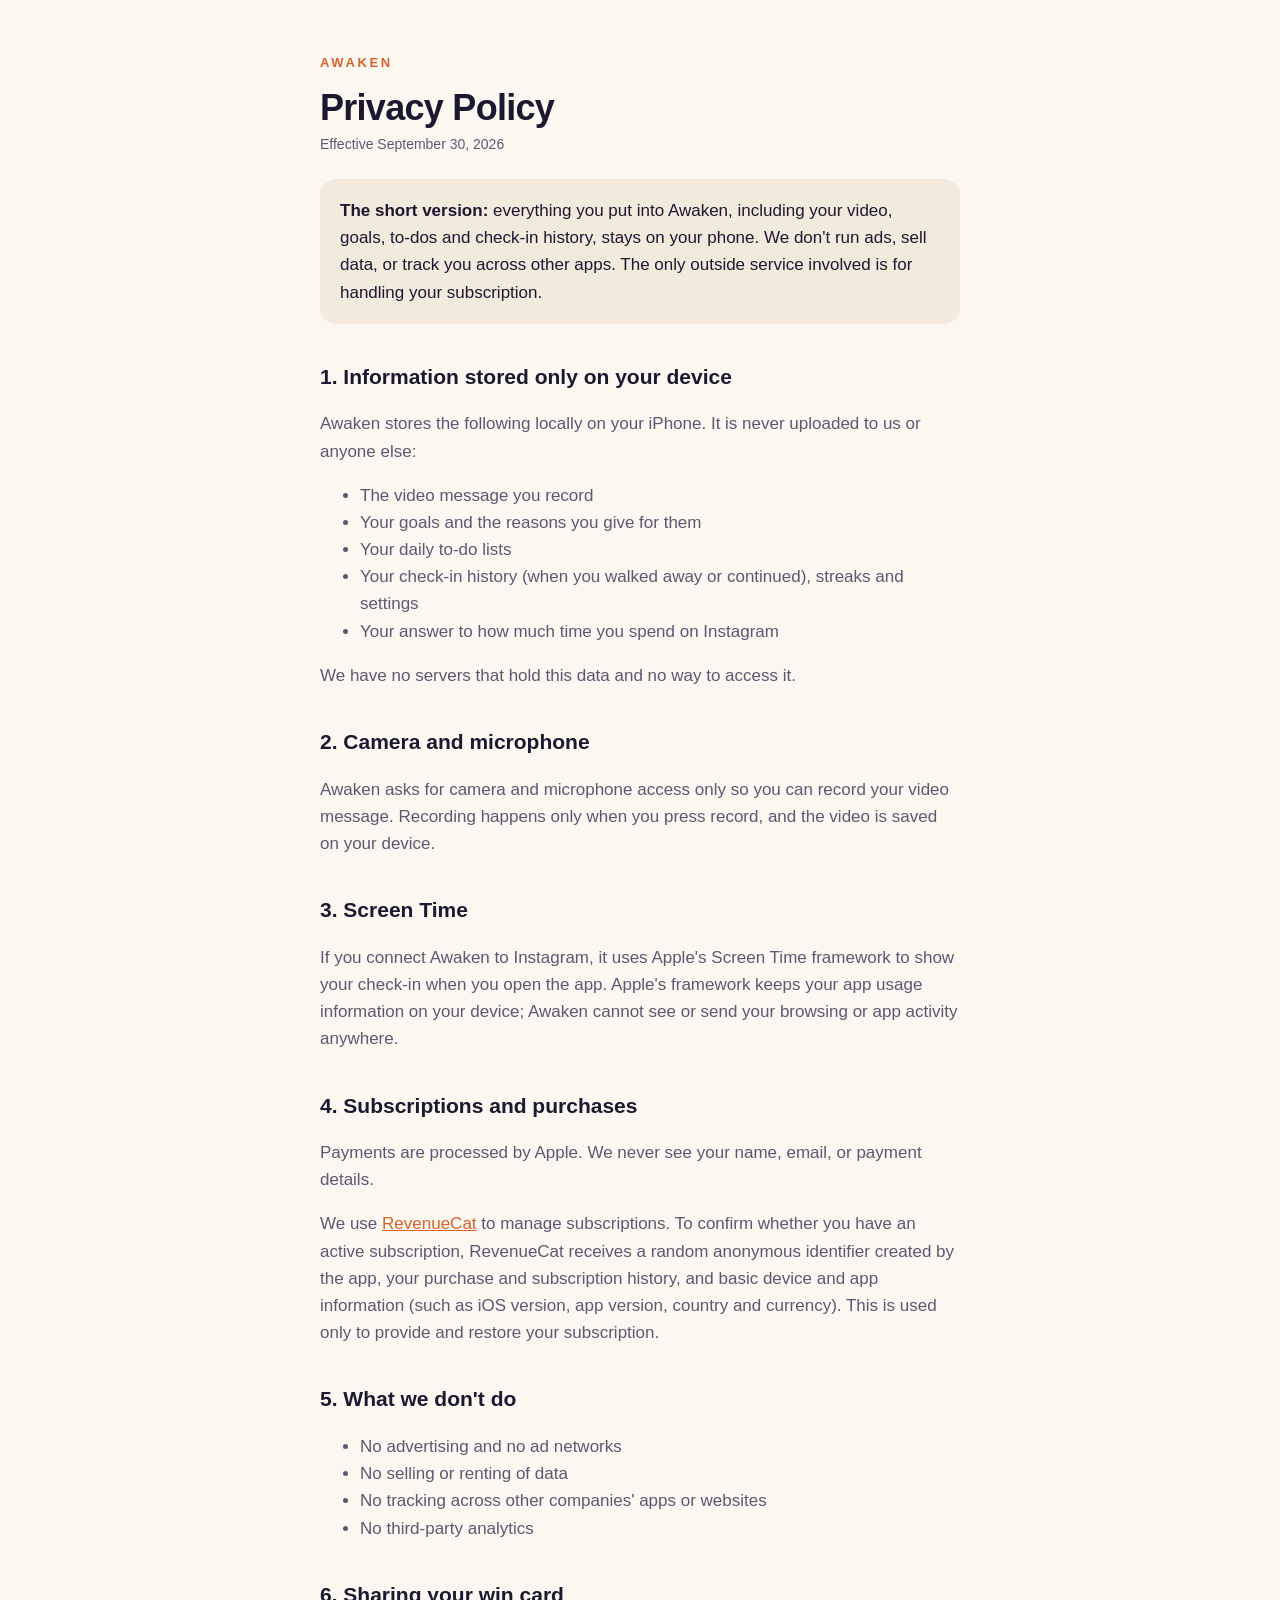
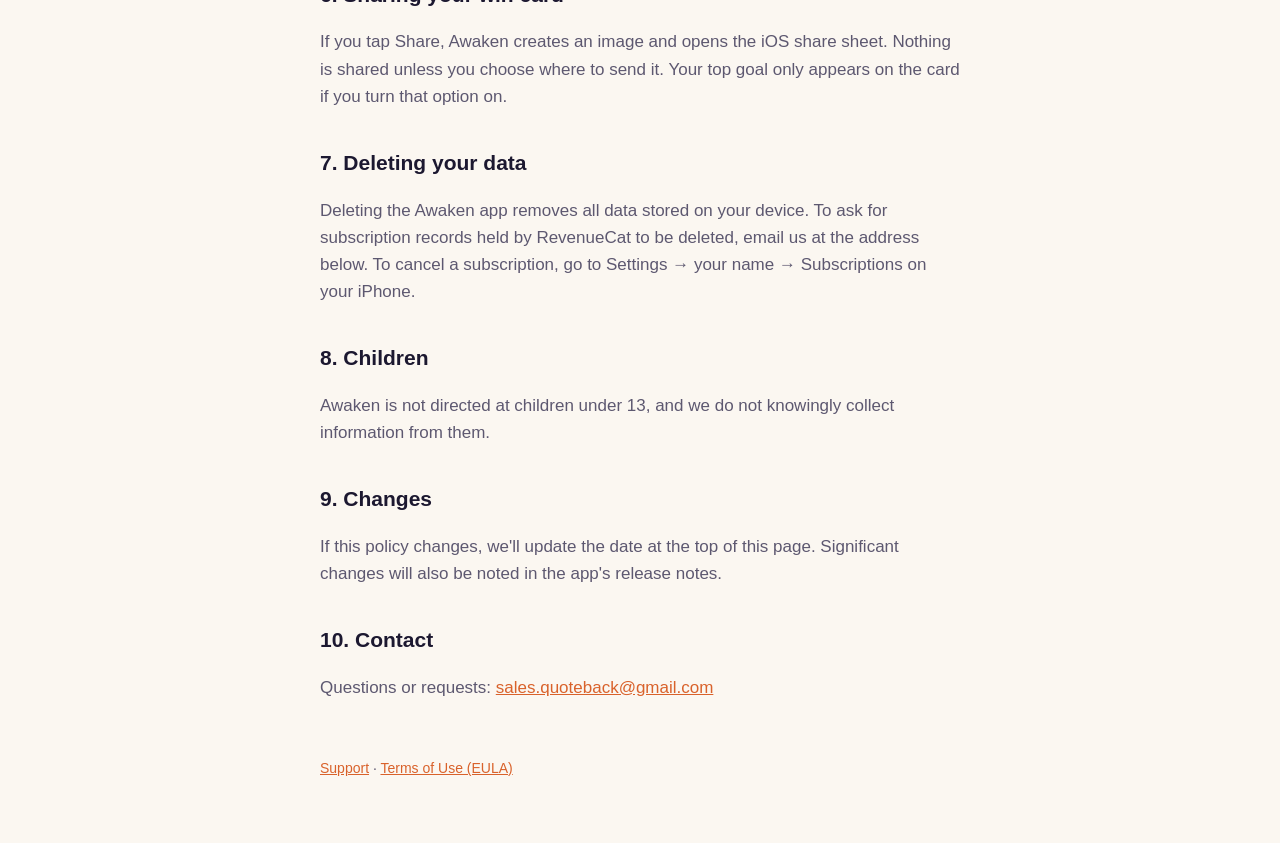
==== privacy.html @ c320a947 "Add Awaken support and privacy pages Co-Authored-By: Claude Opus 5.5 <noreply@anthropic.com>" ====
<!doctype html>
<html lang="en">
<head>
<meta charset="utf-8">
<meta name="viewport" content="width=device-width, initial-scale=1">
<title>Awaken Privacy Policy</title>
<link rel="stylesheet" href="style.css">
</head>
<body>
<main>
  <a class="brand" href="index.html">AWAKEN</a>
  <h1>Privacy Policy</h1>
  <p class="meta">Effective September 30, 2026</p>

  <div class="summary">
    <strong>The short version:</strong> everything you put into Awaken, including your video, goals, to-dos and
    check-in history, stays on your phone. We don't run ads, sell data, or track you across other apps.
    The only outside service involved is for handling your subscription.
  </div>

  <h2>1. Information stored only on your device</h2>
  <p>Awaken stores the following locally on your iPhone. It is never uploaded to us or anyone else:</p>
  <ul>
    <li>The video message you record</li>
    <li>Your goals and the reasons you give for them</li>
    <li>Your daily to-do lists</li>
    <li>Your check-in history (when you walked away or continued), streaks and settings</li>
    <li>Your answer to how much time you spend on Instagram</li>
  </ul>
  <p>We have no servers that hold this data and no way to access it.</p>

  <h2>2. Camera and microphone</h2>
  <p>Awaken asks for camera and microphone access only so you can record your video message. Recording happens
  only when you press record, and the video is saved on your device.</p>

  <h2>3. Screen Time</h2>
  <p>If you connect Awaken to Instagram, it uses Apple's Screen Time framework to show your check-in when you
  open the app. Apple's framework keeps your app usage information on your device; Awaken cannot see or send
  your browsing or app activity anywhere.</p>

  <h2>4. Subscriptions and purchases</h2>
  <p>Payments are processed by Apple. We never see your name, email, or payment details.</p>
  <p>We use <a href="https://www.revenuecat.com/privacy">RevenueCat</a> to manage subscriptions. To confirm
  whether you have an active subscription, RevenueCat receives a random anonymous identifier created by the
  app, your purchase and subscription history, and basic device and app information (such as iOS version,
  app version, country and currency). This is used only to provide and restore your subscription.</p>

  <h2>5. What we don't do</h2>
  <ul>
    <li>No advertising and no ad networks</li>
    <li>No selling or renting of data</li>
    <li>No tracking across other companies' apps or websites</li>
    <li>No third-party analytics</li>
  </ul>

  <h2>6. Sharing your win card</h2>
  <p>If you tap Share, Awaken creates an image and opens the iOS share sheet. Nothing is shared unless you
  choose where to send it. Your top goal only appears on the card if you turn that option on.</p>

  <h2>7. Deleting your data</h2>
  <p>Deleting the Awaken app removes all data stored on your device. To ask for subscription records held by
  RevenueCat to be deleted, email us at the address below. To cancel a subscription, go to
  Settings &rarr; your name &rarr; Subscriptions on your iPhone.</p>

  <h2>8. Children</h2>
  <p>Awaken is not directed at children under 13, and we do not knowingly collect information from them.</p>

  <h2>9. Changes</h2>
  <p>If this policy changes, we'll update the date at the top of this page. Significant changes will also be
  noted in the app's release notes.</p>

  <h2>10. Contact</h2>
  <p>Questions or requests: <a href="mailto:sales.quoteback@gmail.com">sales.quoteback@gmail.com</a></p>

  <footer><a href="index.html">Support</a> · <a href="https://www.apple.com/legal/internet-services/itunes/dev/stdeula/">Terms of Use (EULA)</a></footer>
</main>
</body>
</html>
---- style.css ----
:root {
  --bg: #fbf7f1;
  --text: #1c1830;
  --muted: #5d5870;
  --accent: #d9622b;
  --panel: #f3e9dc;
}
@media (prefers-color-scheme: dark) {
  :root {
    --bg: #0b0d1a;
    --text: #f5f1ea;
    --muted: #a8a3b3;
    --accent: #ffae5c;
    --panel: #1e1838;
  }
}
* { box-sizing: border-box; }
body {
  margin: 0;
  background: var(--bg);
  color: var(--text);
  font: 17px/1.6 -apple-system, BlinkMacSystemFont, "Segoe UI", Roboto, sans-serif;
}
main { max-width: 680px; margin: 0 auto; padding: 48px 20px 64px; }
.brand { color: var(--accent); font-weight: 800; letter-spacing: 0.2em; font-size: 13px; text-decoration: none; }
h1 { font-size: 36px; line-height: 1.15; letter-spacing: -0.02em; margin: 12px 0 4px; }
h2 { font-size: 21px; margin: 36px 0 8px; }
h3 { font-size: 17px; margin: 20px 0 4px; }
p, li { color: var(--muted); }
a { color: var(--accent); }
.meta { font-size: 14px; margin-top: 0; }
.summary { background: var(--panel); border-radius: 16px; padding: 18px 20px; margin: 24px 0; color: var(--text); }
footer { margin-top: 56px; font-size: 14px; color: var(--muted); }
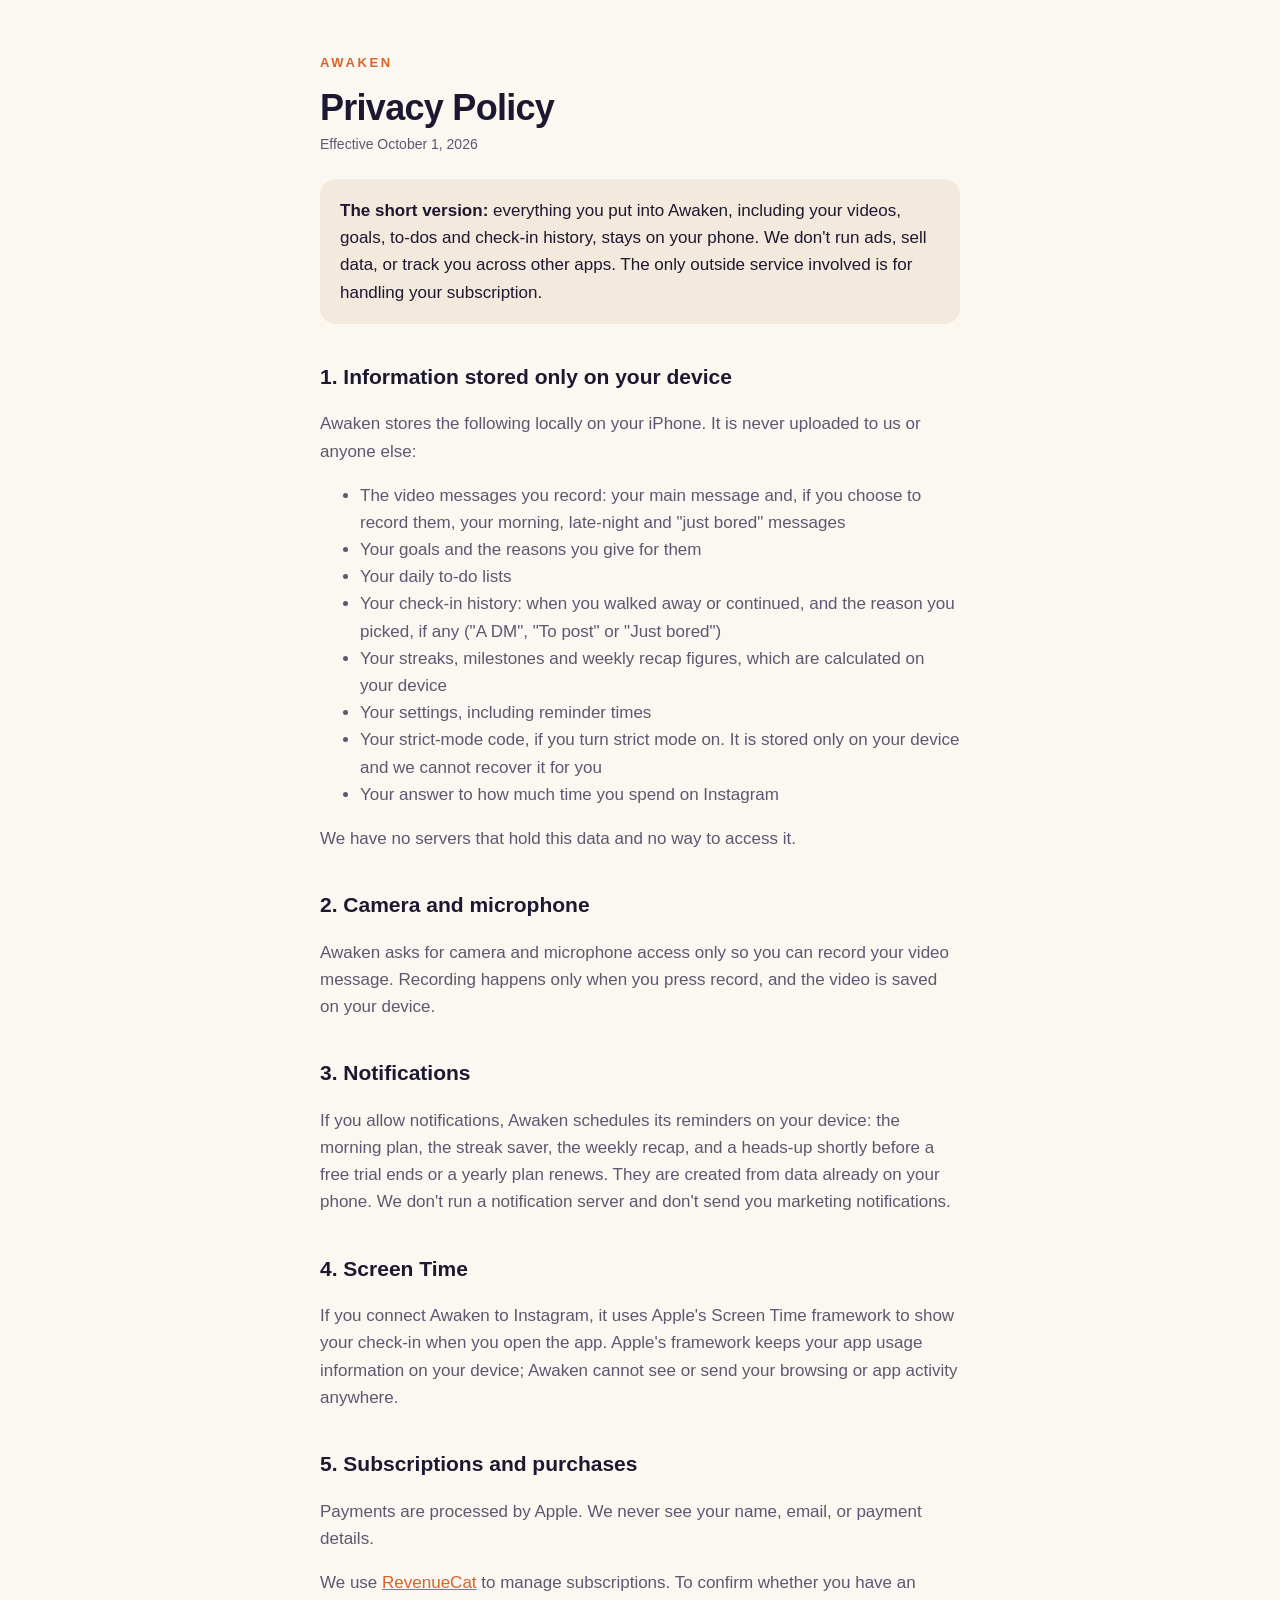
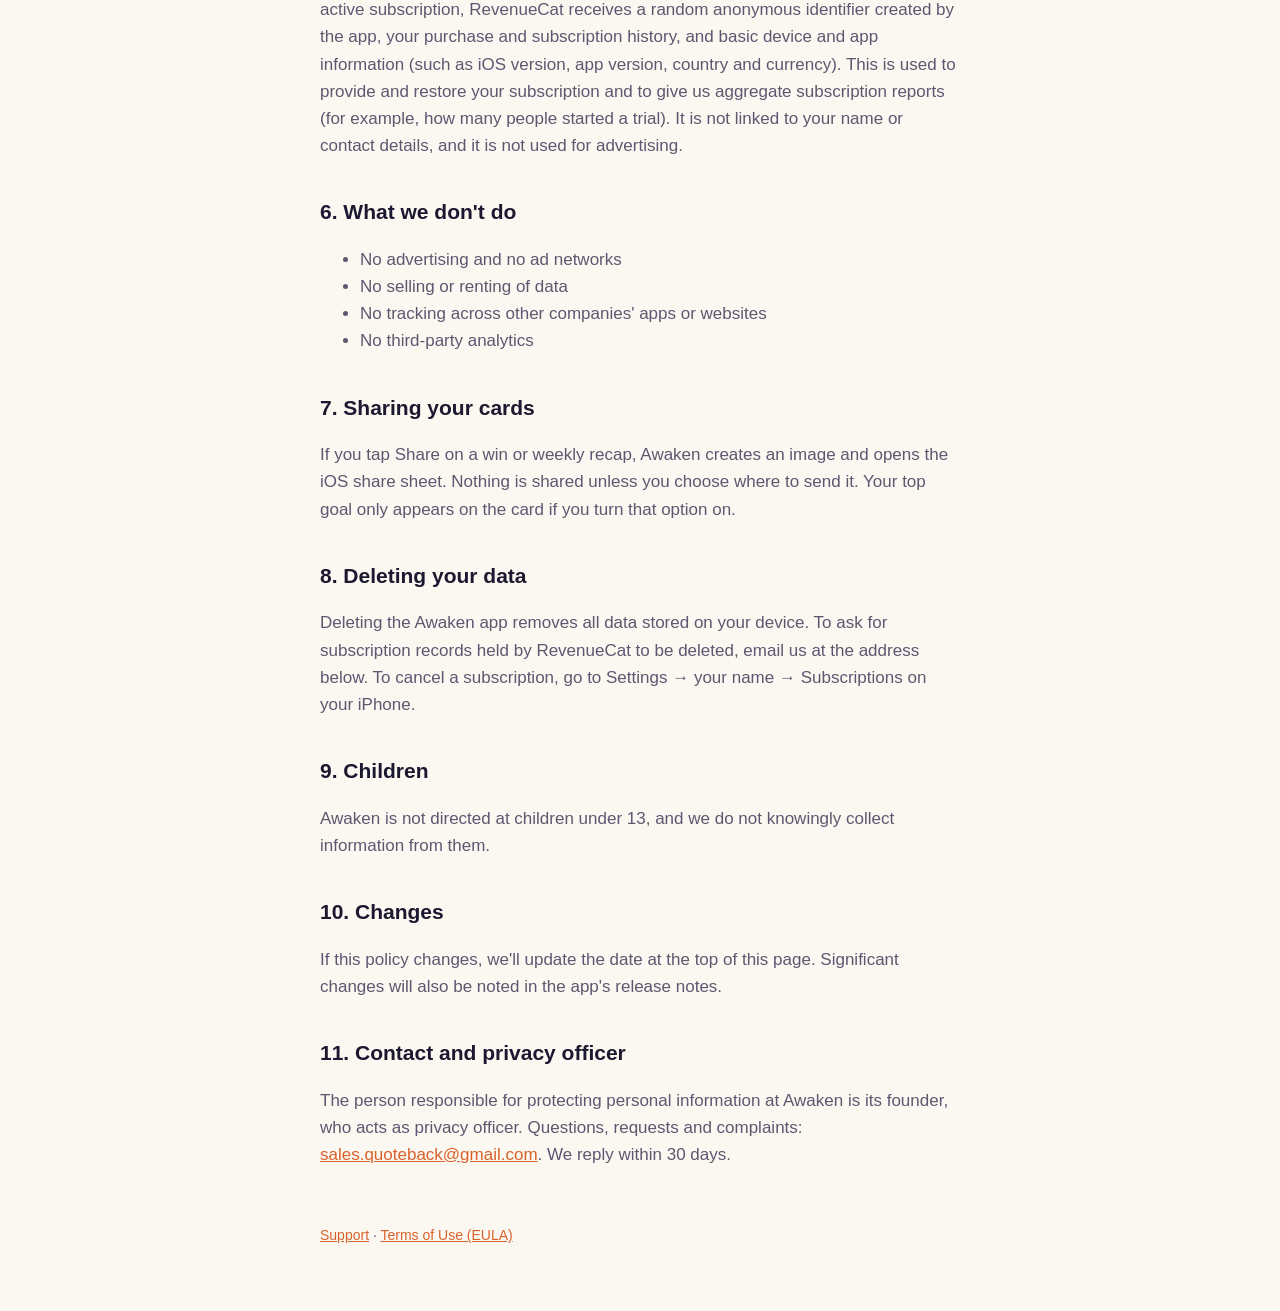
==== commit abddc37b: "Privacy policy: extra messages, check-in reasons, strict mode, notifications, RevenueCat detail, pri" ====
--- a/privacy.html
+++ b/privacy.html
@@ -10,10 +10,10 @@
 <main>
   <a class="brand" href="index.html">AWAKEN</a>
   <h1>Privacy Policy</h1>
-  <p class="meta">Effective September 30, 2026</p>
+  <p class="meta">Effective October 1, 2026</p>
 
   <div class="summary">
-    <strong>The short version:</strong> everything you put into Awaken, including your video, goals, to-dos and
+    <strong>The short version:</strong> everything you put into Awaken, including your videos, goals, to-dos and
     check-in history, stays on your phone. We don't run ads, sell data, or track you across other apps.
     The only outside service involved is for handling your subscription.
   </div>
@@ -21,10 +21,16 @@
   <h2>1. Information stored only on your device</h2>
   <p>Awaken stores the following locally on your iPhone. It is never uploaded to us or anyone else:</p>
   <ul>
-    <li>The video message you record</li>
+    <li>The video messages you record: your main message and, if you choose to record them, your morning,
+    late-night and "just bored" messages</li>
     <li>Your goals and the reasons you give for them</li>
     <li>Your daily to-do lists</li>
-    <li>Your check-in history (when you walked away or continued), streaks and settings</li>
+    <li>Your check-in history: when you walked away or continued, and the reason you picked, if any
+    ("A DM", "To post" or "Just bored")</li>
+    <li>Your streaks, milestones and weekly recap figures, which are calculated on your device</li>
+    <li>Your settings, including reminder times</li>
+    <li>Your strict-mode code, if you turn strict mode on. It is stored only on your device and we cannot
+    recover it for you</li>
     <li>Your answer to how much time you spend on Instagram</li>
   </ul>
   <p>We have no servers that hold this data and no way to access it.</p>
@@ -33,19 +39,27 @@
   <p>Awaken asks for camera and microphone access only so you can record your video message. Recording happens
   only when you press record, and the video is saved on your device.</p>
 
-  <h2>3. Screen Time</h2>
+  <h2>3. Notifications</h2>
+  <p>If you allow notifications, Awaken schedules its reminders on your device: the morning plan, the streak
+  saver, the weekly recap, and a heads-up shortly before a free trial ends or a yearly plan renews. They are
+  created from data already on your phone. We don't run a notification server and don't send you marketing
+  notifications.</p>
+
+  <h2>4. Screen Time</h2>
   <p>If you connect Awaken to Instagram, it uses Apple's Screen Time framework to show your check-in when you
   open the app. Apple's framework keeps your app usage information on your device; Awaken cannot see or send
   your browsing or app activity anywhere.</p>
 
-  <h2>4. Subscriptions and purchases</h2>
+  <h2>5. Subscriptions and purchases</h2>
   <p>Payments are processed by Apple. We never see your name, email, or payment details.</p>
   <p>We use <a href="https://www.revenuecat.com/privacy">RevenueCat</a> to manage subscriptions. To confirm
   whether you have an active subscription, RevenueCat receives a random anonymous identifier created by the
   app, your purchase and subscription history, and basic device and app information (such as iOS version,
-  app version, country and currency). This is used only to provide and restore your subscription.</p>
+  app version, country and currency). This is used to provide and restore your subscription and to give us
+  aggregate subscription reports (for example, how many people started a trial). It is not linked to your
+  name or contact details, and it is not used for advertising.</p>
 
-  <h2>5. What we don't do</h2>
+  <h2>6. What we don't do</h2>
   <ul>
     <li>No advertising and no ad networks</li>
     <li>No selling or renting of data</li>
@@ -53,24 +67,26 @@
     <li>No third-party analytics</li>
   </ul>
 
-  <h2>6. Sharing your win card</h2>
-  <p>If you tap Share, Awaken creates an image and opens the iOS share sheet. Nothing is shared unless you
+  <h2>7. Sharing your cards</h2>
+  <p>If you tap Share on a win or weekly recap, Awaken creates an image and opens the iOS share sheet. Nothing is shared unless you
   choose where to send it. Your top goal only appears on the card if you turn that option on.</p>
 
-  <h2>7. Deleting your data</h2>
+  <h2>8. Deleting your data</h2>
   <p>Deleting the Awaken app removes all data stored on your device. To ask for subscription records held by
   RevenueCat to be deleted, email us at the address below. To cancel a subscription, go to
   Settings &rarr; your name &rarr; Subscriptions on your iPhone.</p>
 
-  <h2>8. Children</h2>
+  <h2>9. Children</h2>
   <p>Awaken is not directed at children under 13, and we do not knowingly collect information from them.</p>
 
-  <h2>9. Changes</h2>
+  <h2>10. Changes</h2>
   <p>If this policy changes, we'll update the date at the top of this page. Significant changes will also be
   noted in the app's release notes.</p>
 
-  <h2>10. Contact</h2>
-  <p>Questions or requests: <a href="mailto:sales.quoteback@gmail.com">sales.quoteback@gmail.com</a></p>
+  <h2>11. Contact and privacy officer</h2>
+  <p>The person responsible for protecting personal information at Awaken is its founder, who acts as privacy
+  officer. Questions, requests and complaints: <a href="mailto:sales.quoteback@gmail.com">sales.quoteback@gmail.com</a>.
+  We reply within 30 days.</p>
 
   <footer><a href="index.html">Support</a> · <a href="https://www.apple.com/legal/internet-services/itunes/dev/stdeula/">Terms of Use (EULA)</a></footer>
 </main>
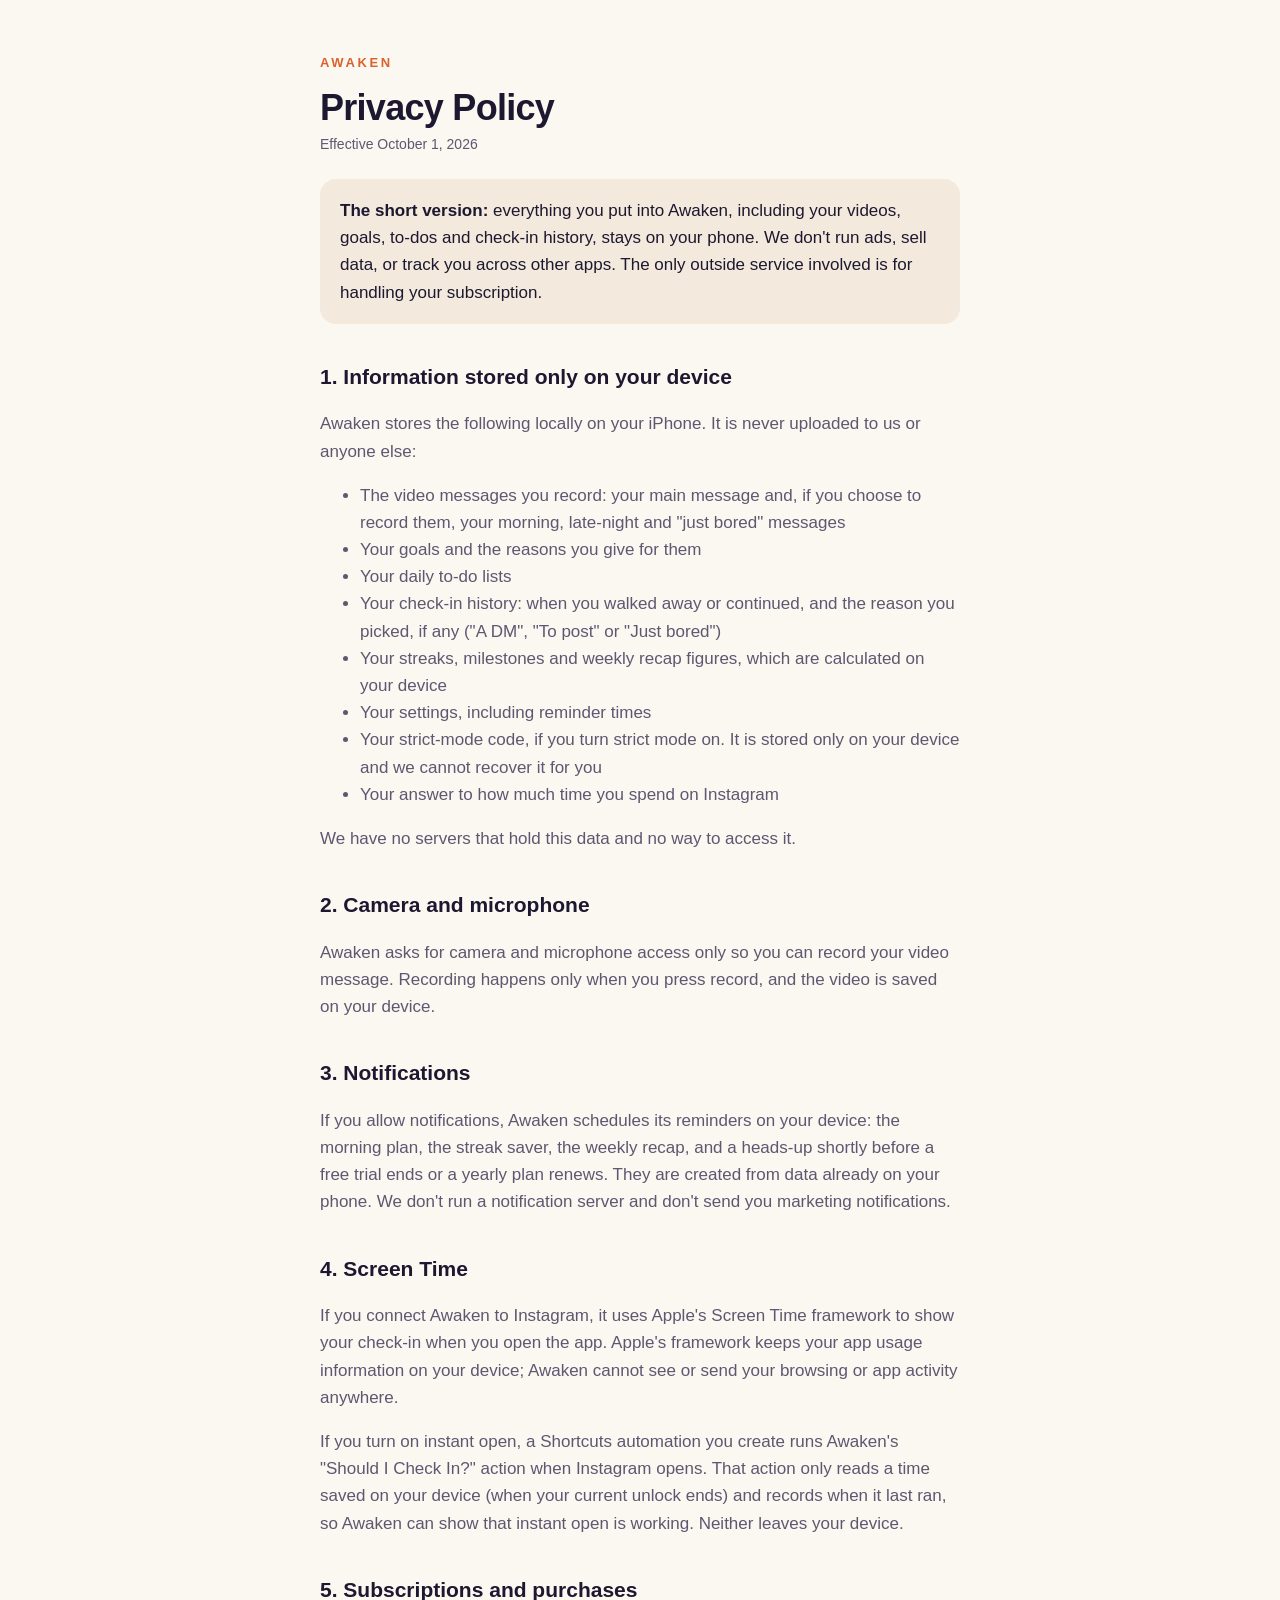
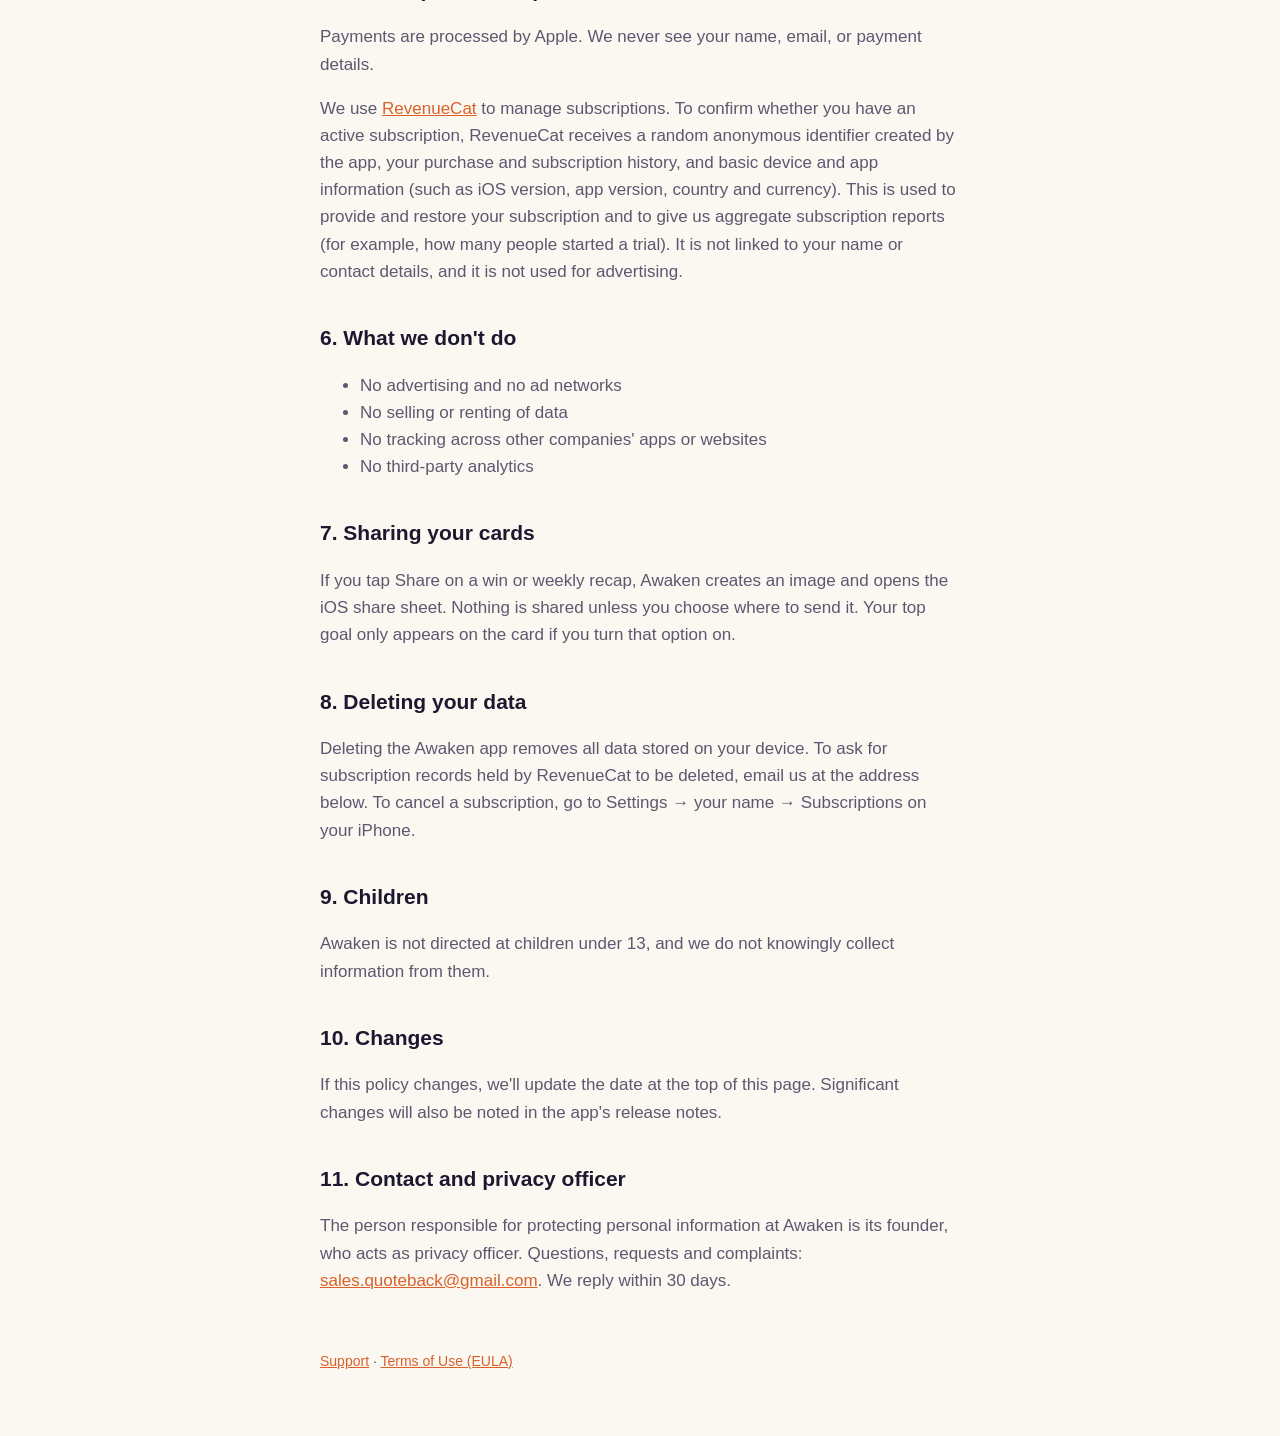
==== commit f32b829d: "Support: trial, refunds, instant open and removal FAQs; privacy: Shortcuts automation Co-Authored-By" ====
--- a/privacy.html
+++ b/privacy.html
@@ -49,6 +49,9 @@
   <p>If you connect Awaken to Instagram, it uses Apple's Screen Time framework to show your check-in when you
   open the app. Apple's framework keeps your app usage information on your device; Awaken cannot see or send
   your browsing or app activity anywhere.</p>
+  <p>If you turn on instant open, a Shortcuts automation you create runs Awaken's "Should I Check In?" action
+  when Instagram opens. That action only reads a time saved on your device (when your current unlock ends) and
+  records when it last ran, so Awaken can show that instant open is working. Neither leaves your device.</p>
 
   <h2>5. Subscriptions and purchases</h2>
   <p>Payments are processed by Apple. We never see your name, email, or payment details.</p>
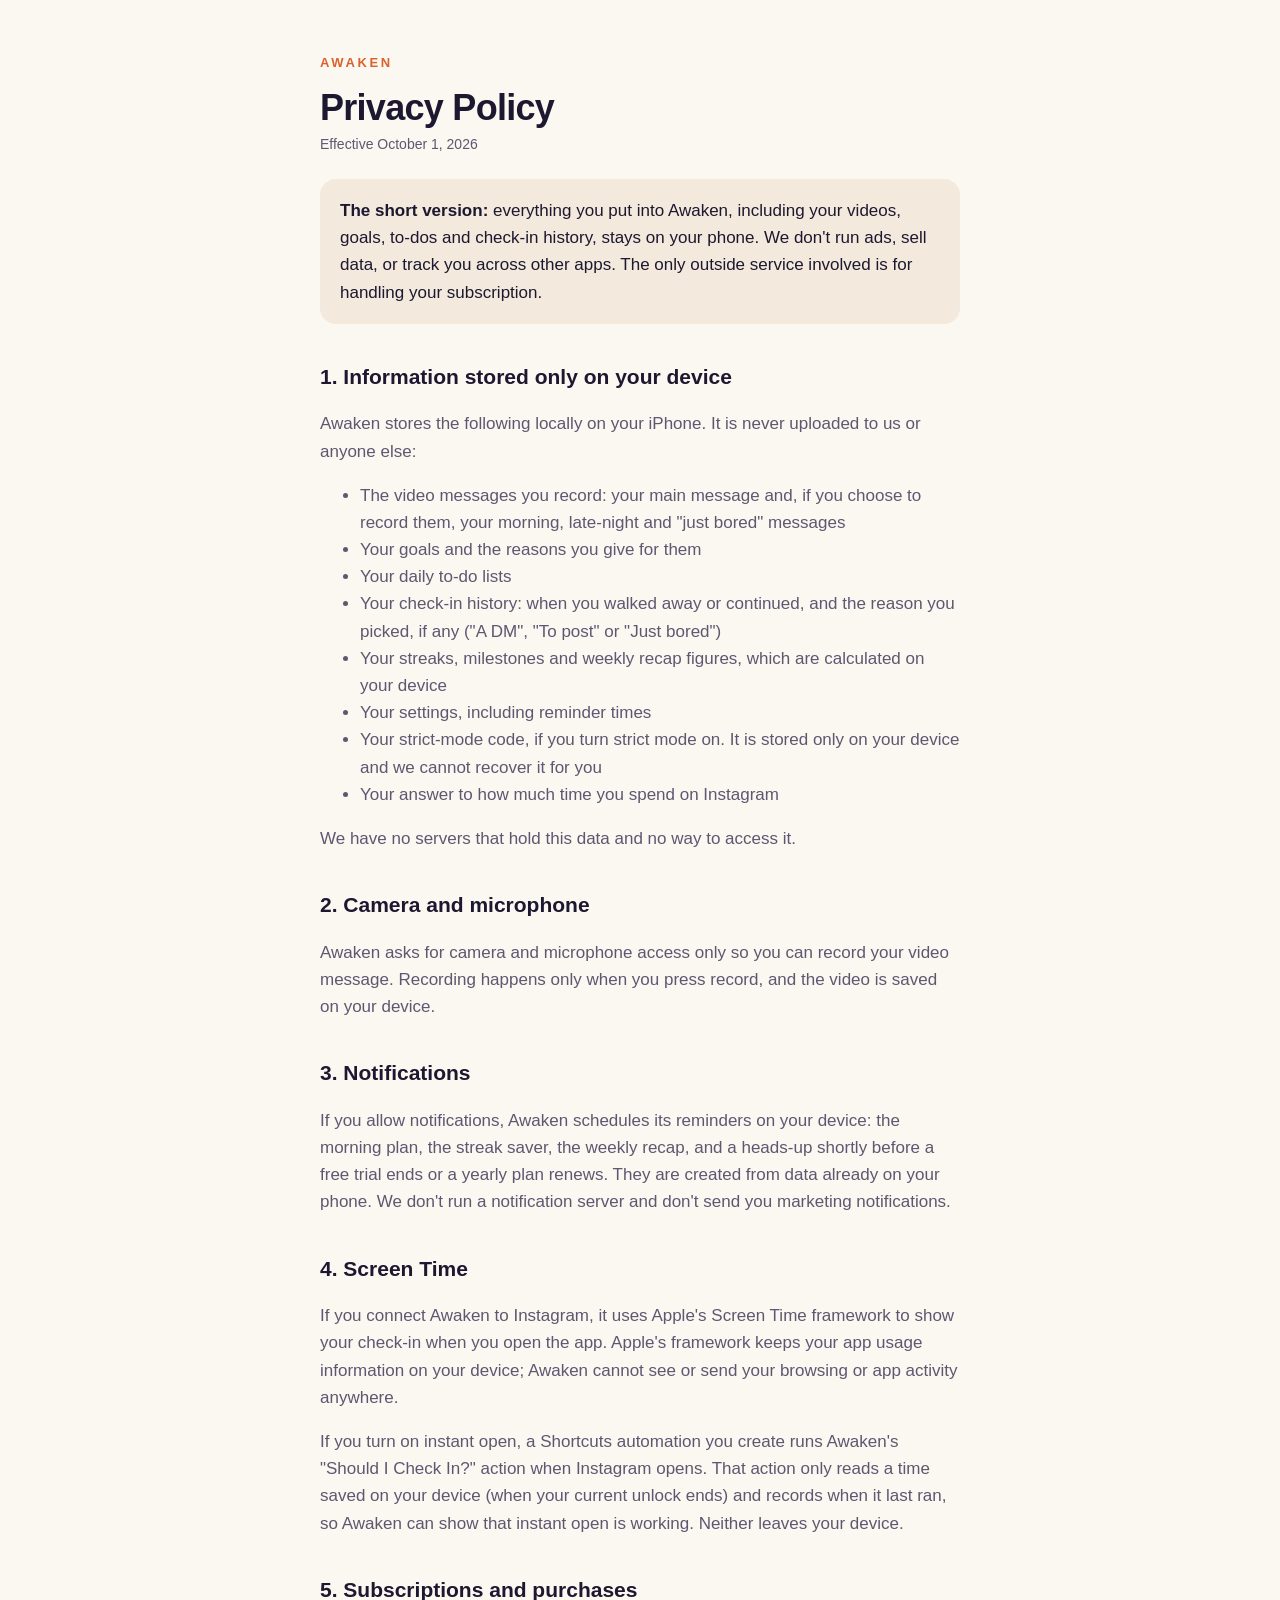
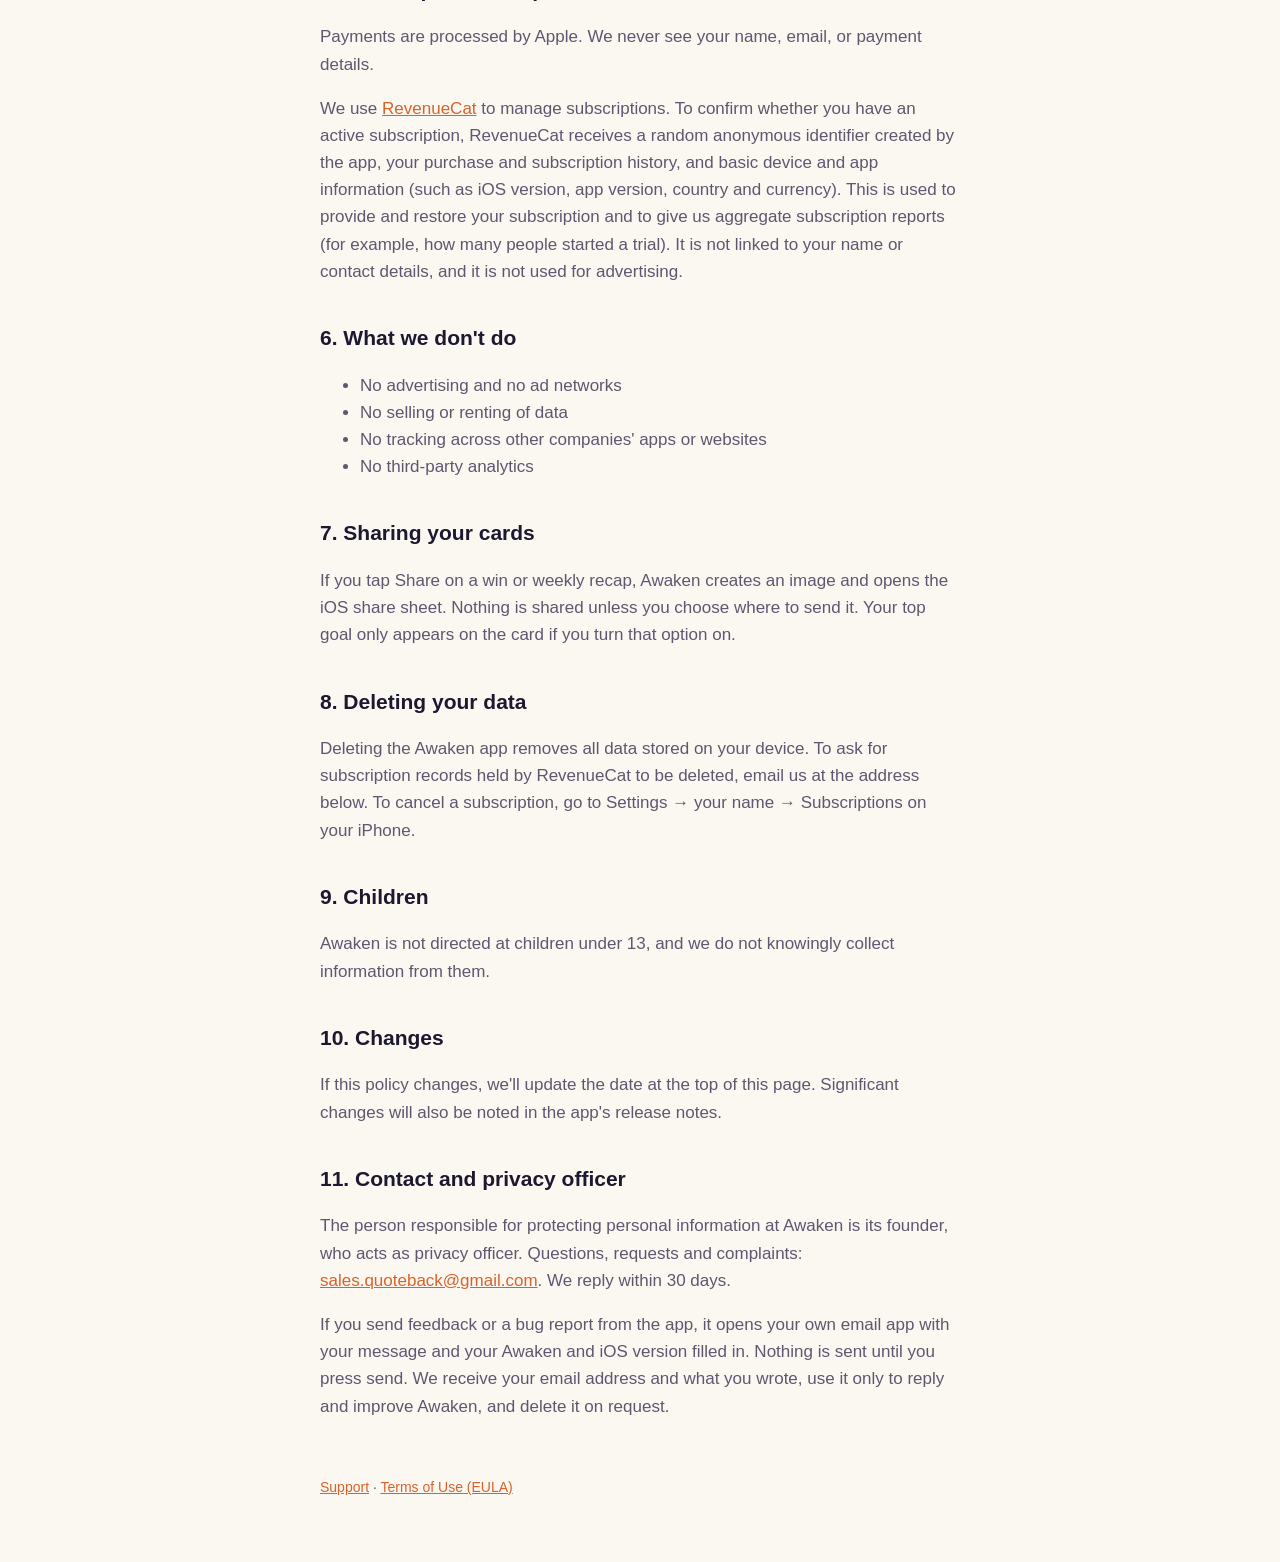
==== commit f5091df9: "Privacy: feedback emails Co-Authored-By: Claude Opus 5.5 <noreply@anthropic.com>" ====
--- a/privacy.html
+++ b/privacy.html
@@ -90,6 +90,9 @@
   <p>The person responsible for protecting personal information at Awaken is its founder, who acts as privacy
   officer. Questions, requests and complaints: <a href="mailto:sales.quoteback@gmail.com">sales.quoteback@gmail.com</a>.
   We reply within 30 days.</p>
+  <p>If you send feedback or a bug report from the app, it opens your own email app with your message and your
+  Awaken and iOS version filled in. Nothing is sent until you press send. We receive your email address and what
+  you wrote, use it only to reply and improve Awaken, and delete it on request.</p>
 
   <footer><a href="index.html">Support</a> · <a href="https://www.apple.com/legal/internet-services/itunes/dev/stdeula/">Terms of Use (EULA)</a></footer>
 </main>
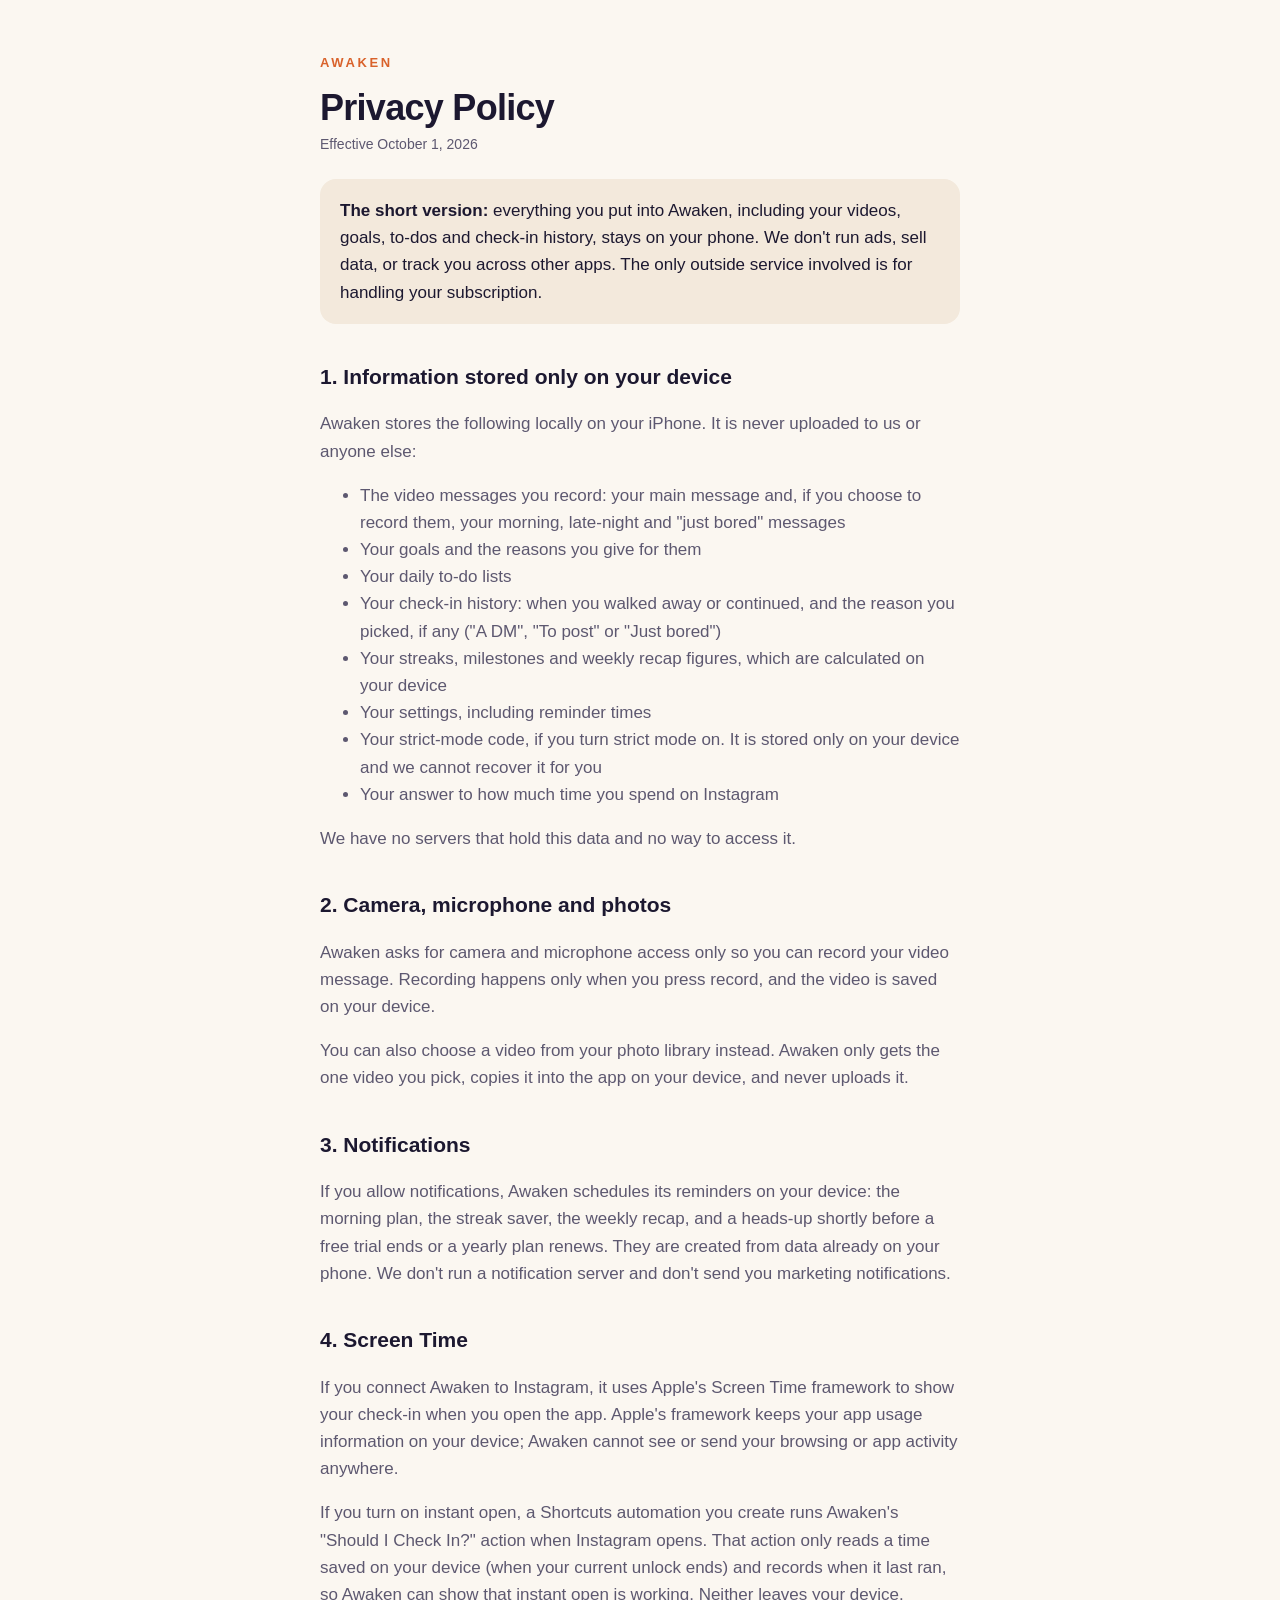
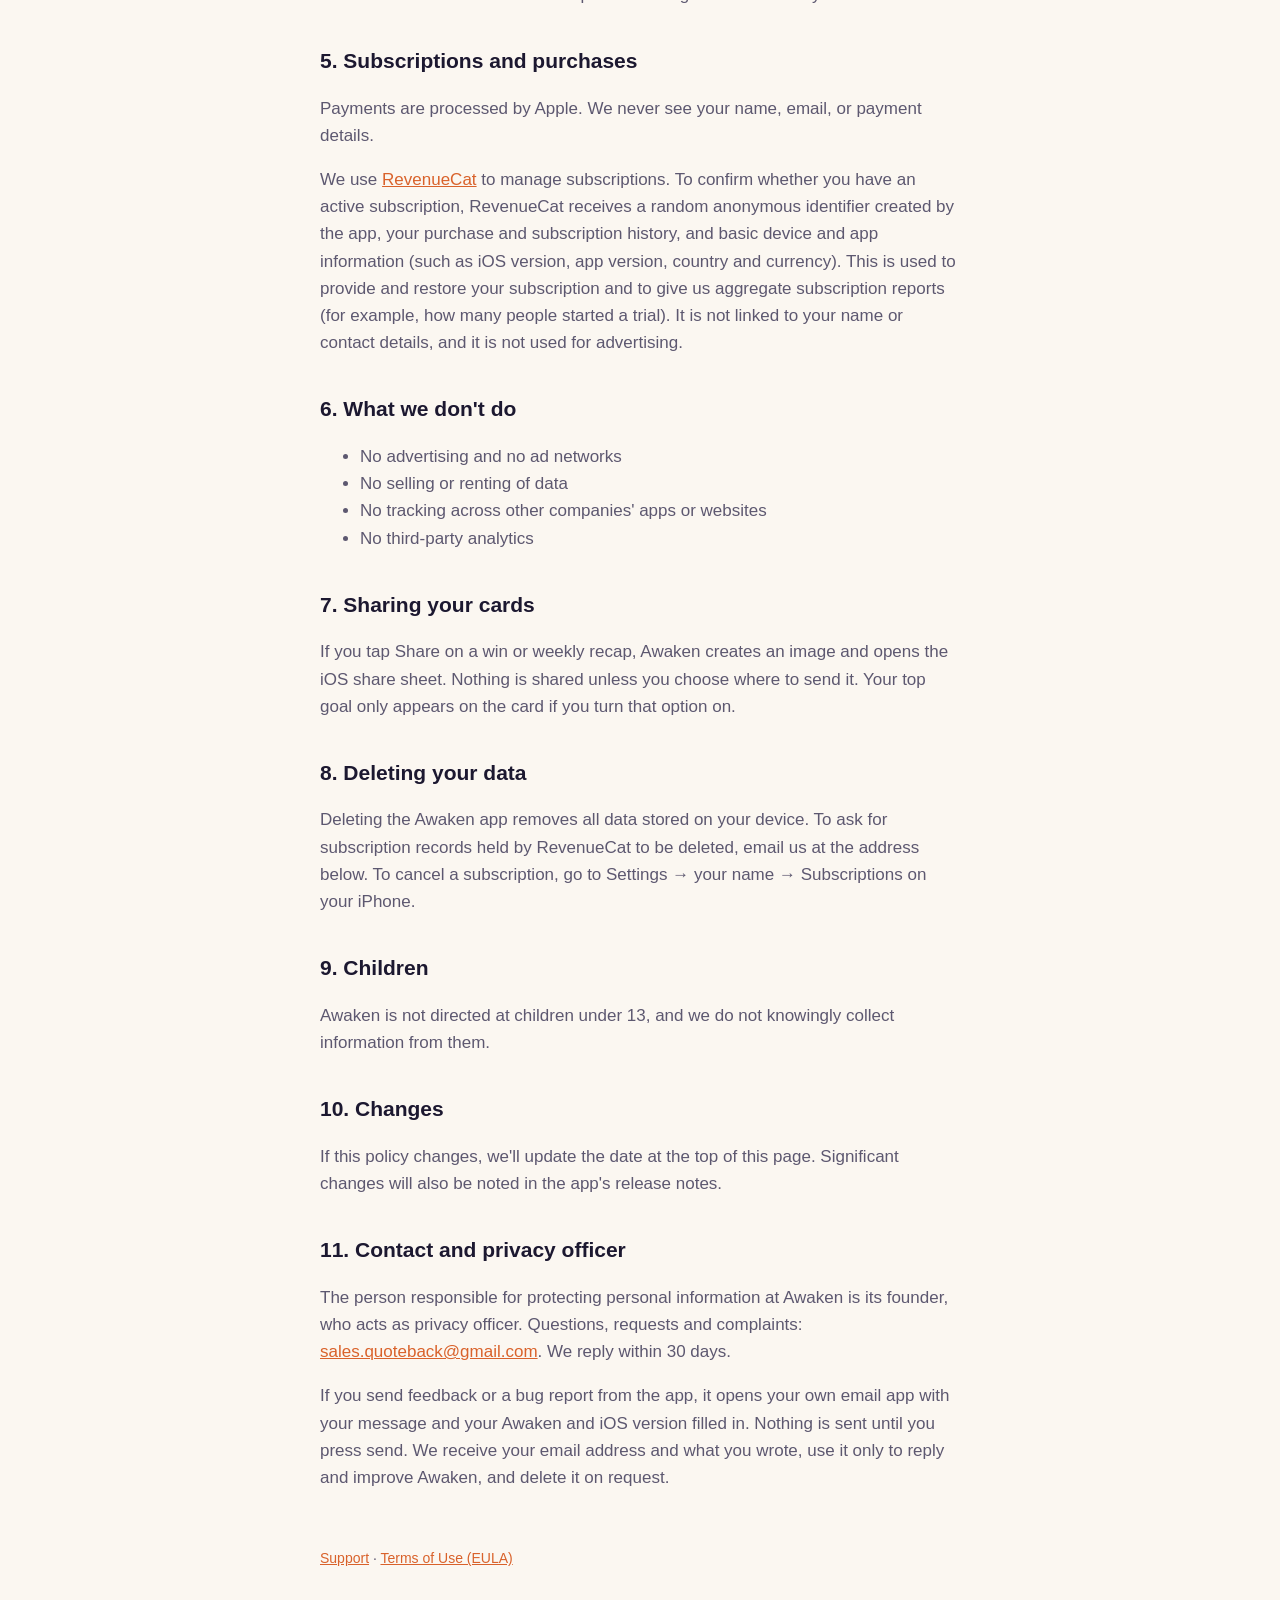
==== commit a5f0bd38: "Privacy: choosing a video from Photos Co-Authored-By: Claude Opus 5.5 <noreply@anthropic.com>" ====
--- a/privacy.html
+++ b/privacy.html
@@ -35,9 +35,11 @@
   </ul>
   <p>We have no servers that hold this data and no way to access it.</p>
 
-  <h2>2. Camera and microphone</h2>
+  <h2>2. Camera, microphone and photos</h2>
   <p>Awaken asks for camera and microphone access only so you can record your video message. Recording happens
   only when you press record, and the video is saved on your device.</p>
+  <p>You can also choose a video from your photo library instead. Awaken only gets the one video you pick, copies
+  it into the app on your device, and never uploads it.</p>
 
   <h2>3. Notifications</h2>
   <p>If you allow notifications, Awaken schedules its reminders on your device: the morning plan, the streak
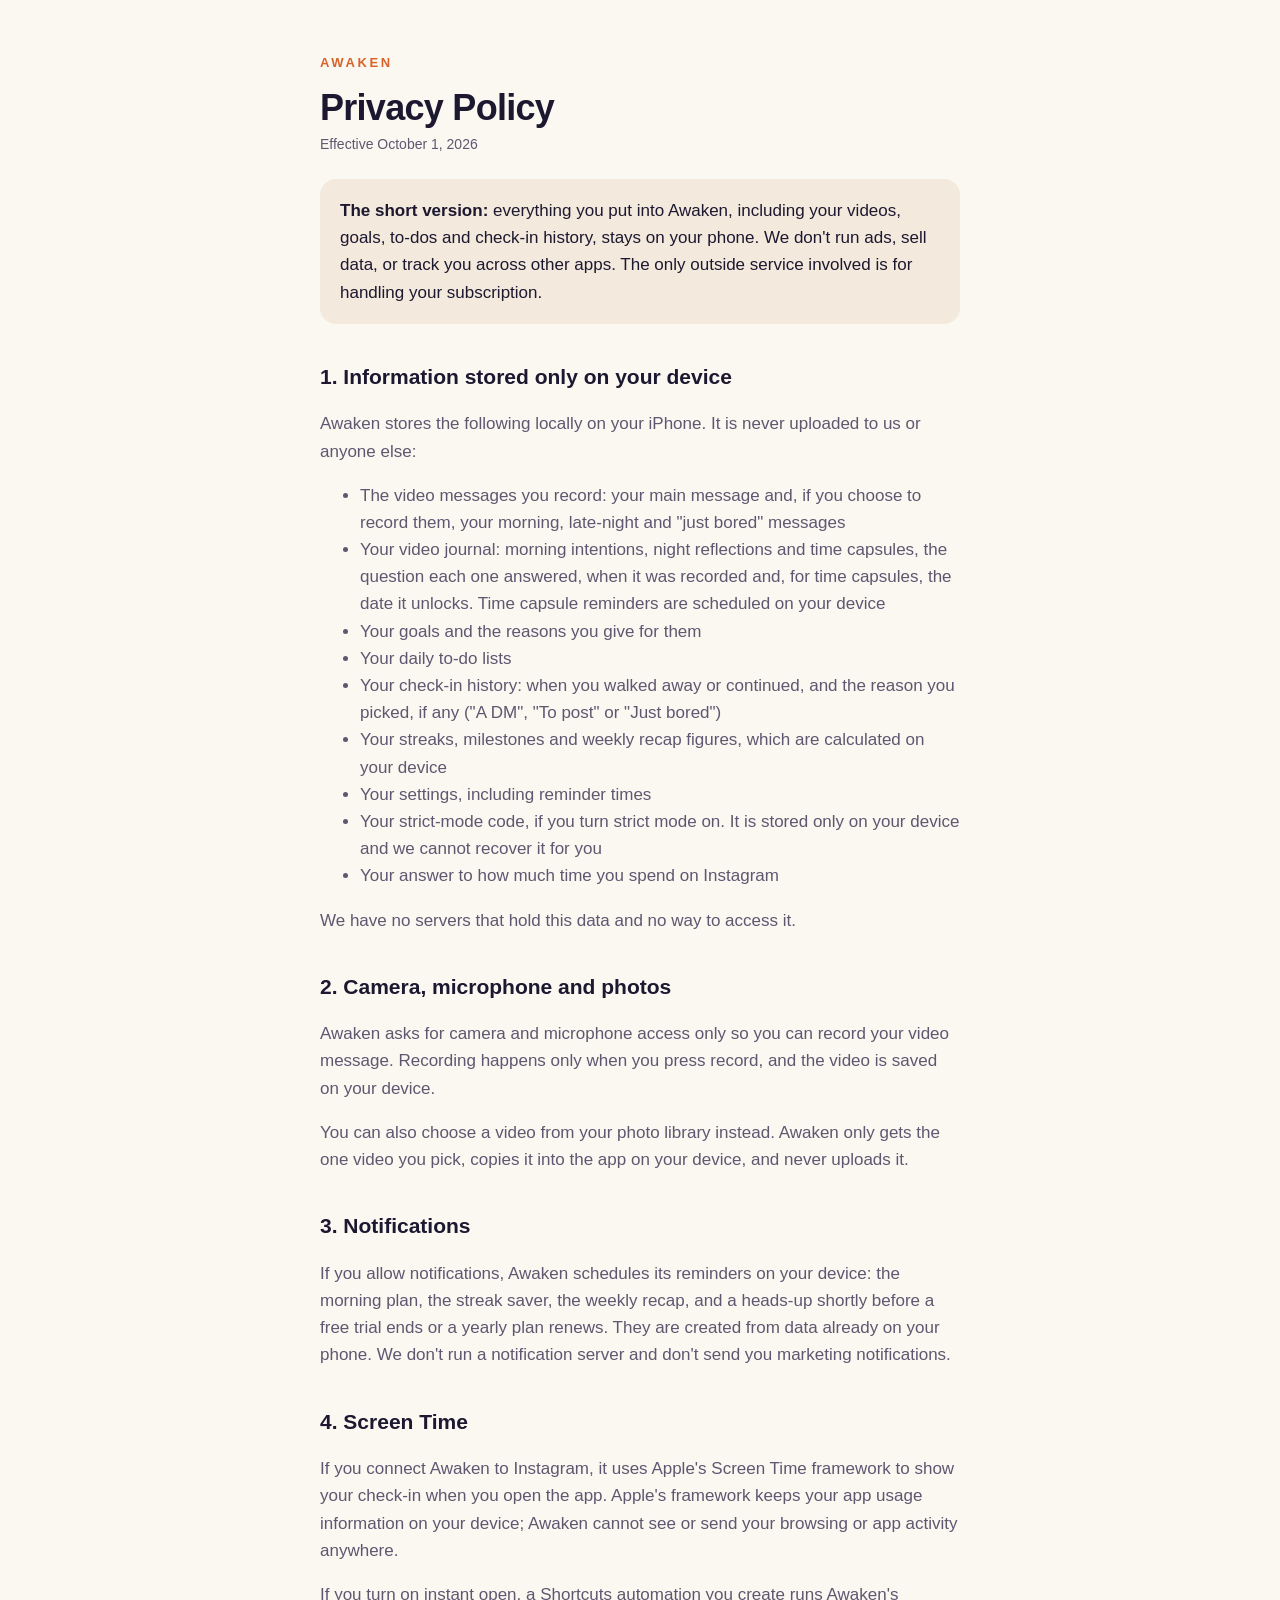
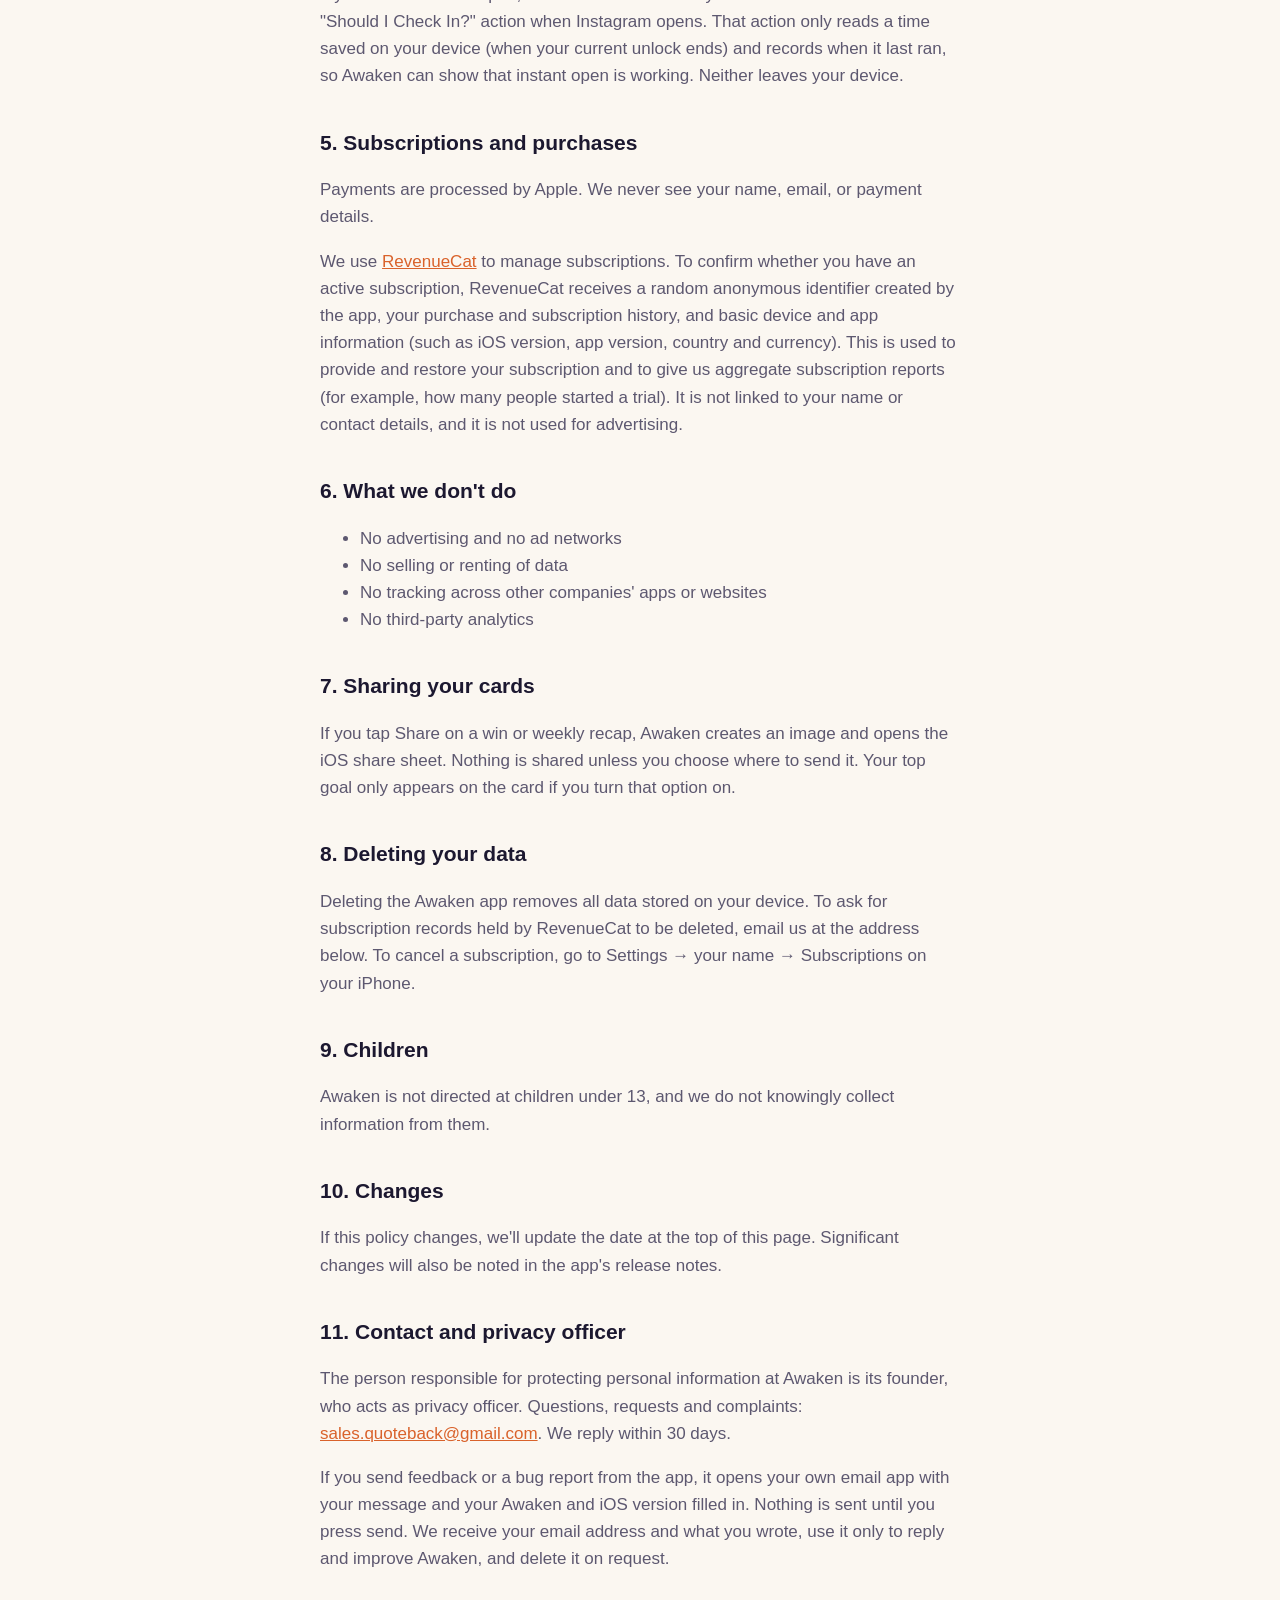
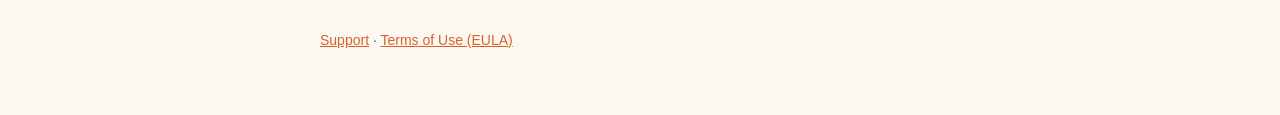
==== commit f7c998c5: "Privacy: video journal and time capsules Co-Authored-By: Claude Opus 5.5 <noreply@anthropic.com>" ====
--- a/privacy.html
+++ b/privacy.html
@@ -23,6 +23,9 @@
   <ul>
     <li>The video messages you record: your main message and, if you choose to record them, your morning,
     late-night and "just bored" messages</li>
+    <li>Your video journal: morning intentions, night reflections and time capsules, the question each one
+    answered, when it was recorded and, for time capsules, the date it unlocks. Time capsule reminders are
+    scheduled on your device</li>
     <li>Your goals and the reasons you give for them</li>
     <li>Your daily to-do lists</li>
     <li>Your check-in history: when you walked away or continued, and the reason you picked, if any
